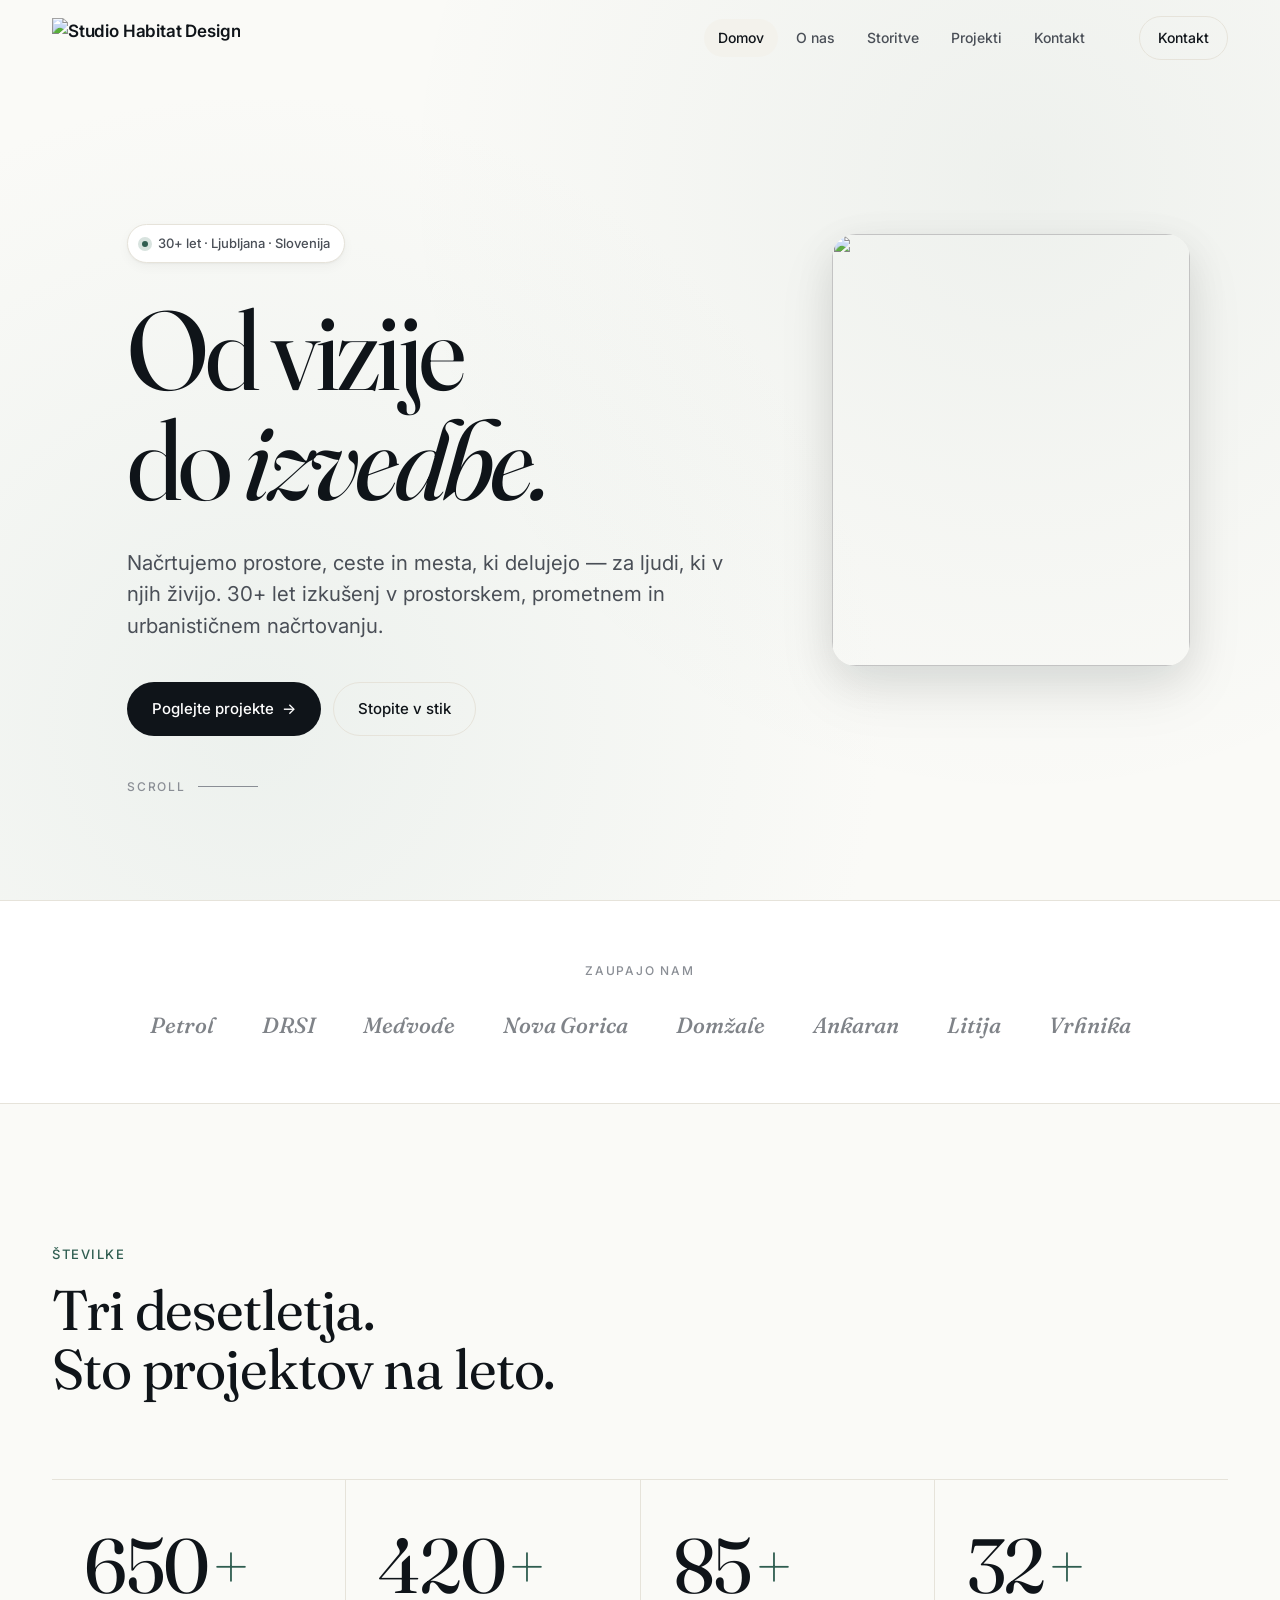
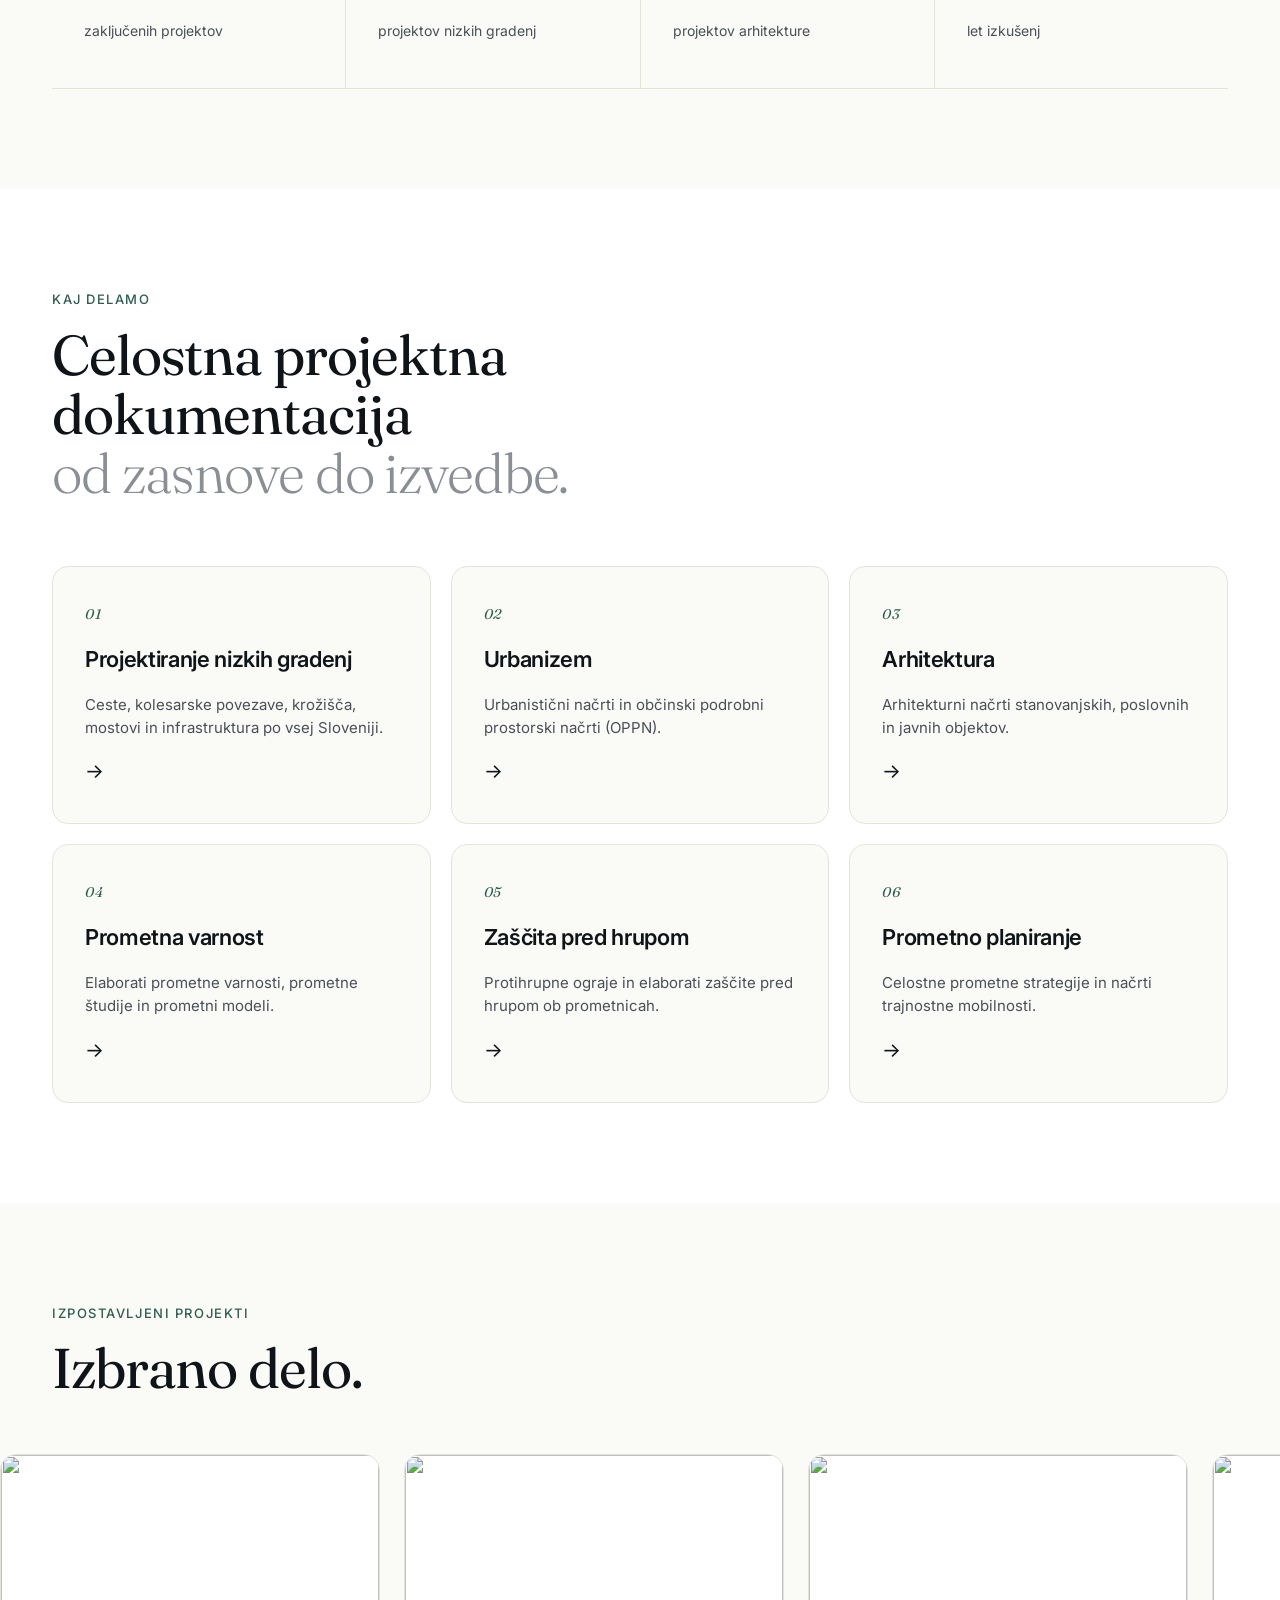
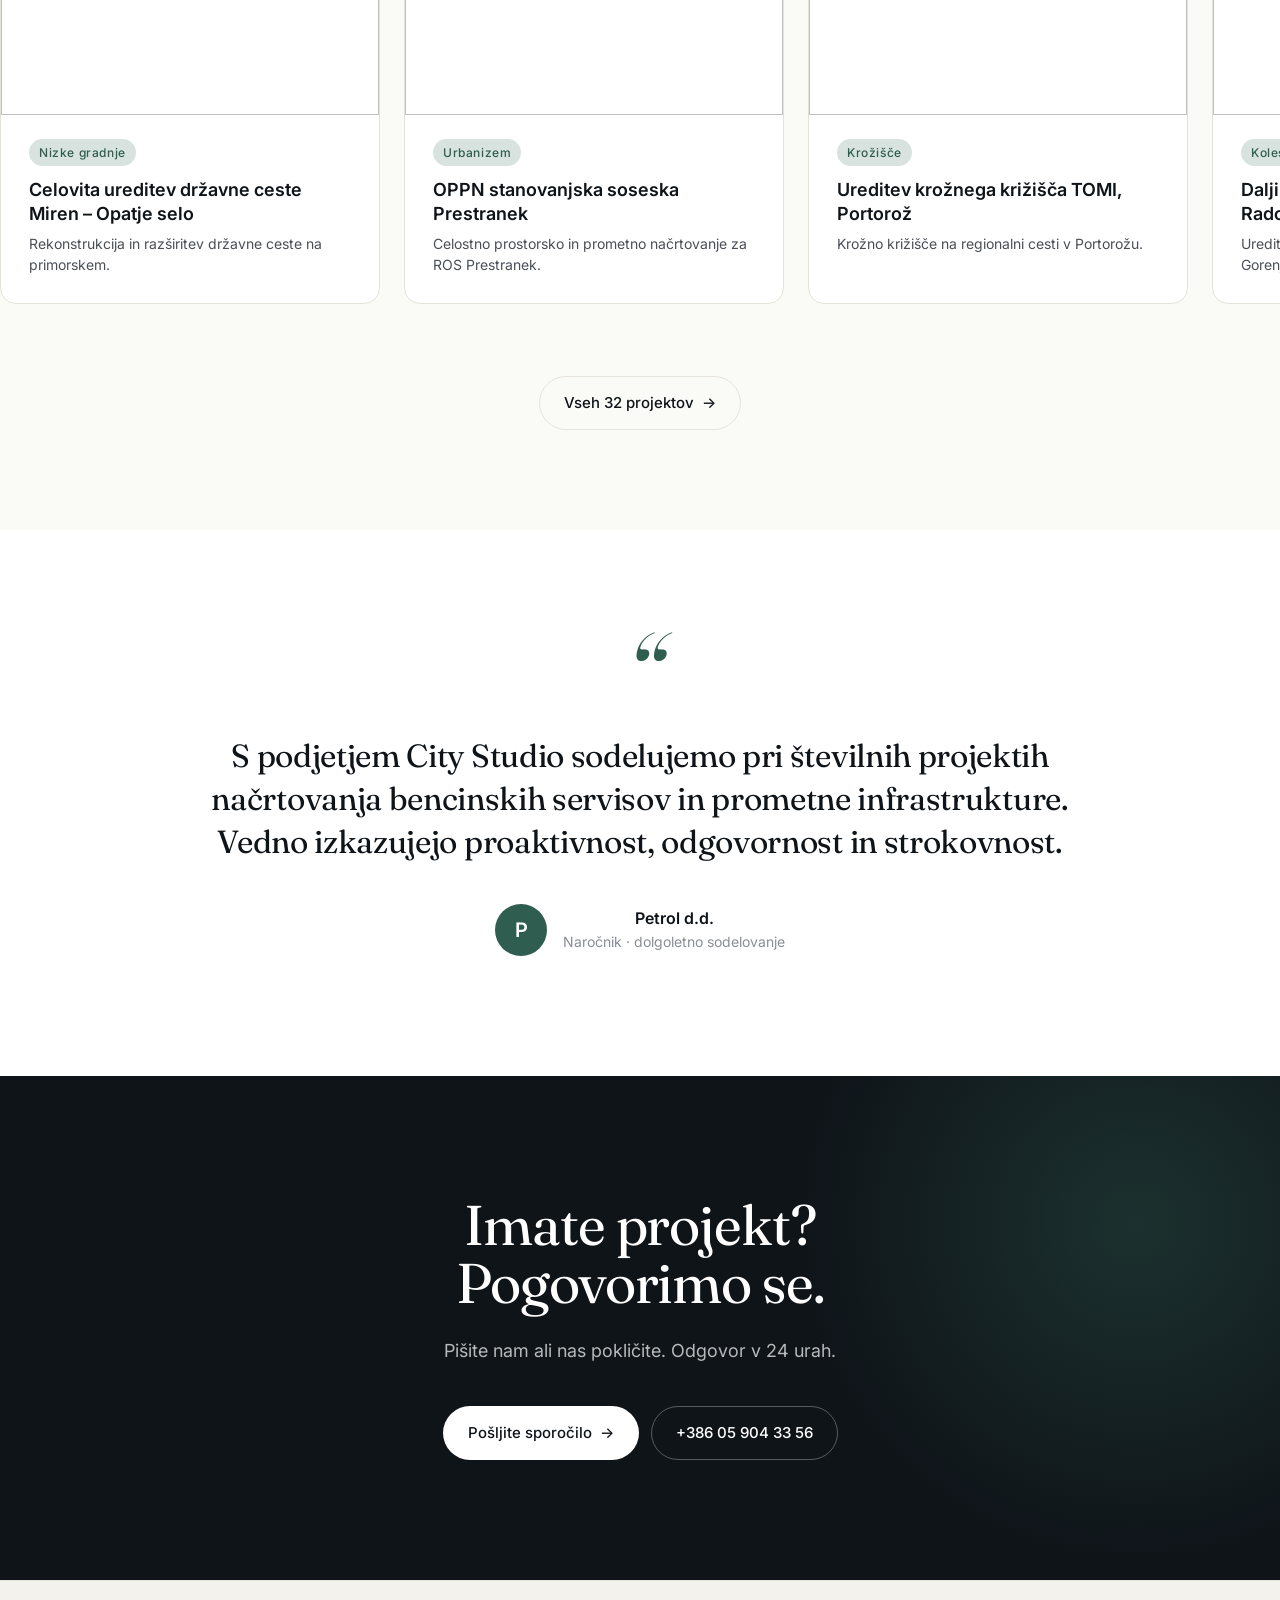
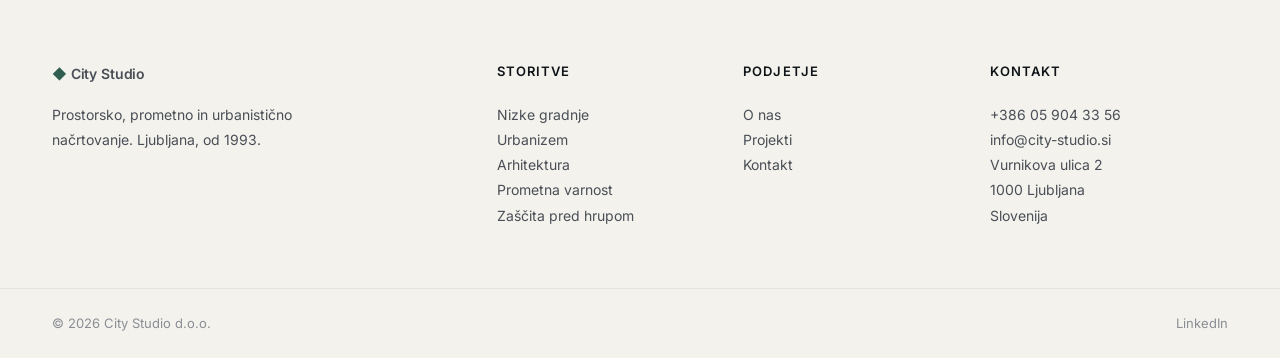
==== index.html @ ad39e1c0 "Add files via upload" ====
<!DOCTYPE html>
<html lang="sl">
<head>
<meta charset="UTF-8" />
<meta name="viewport" content="width=device-width, initial-scale=1.0" />
<title>City Studio — Od vizije do izvedbe</title>
<meta name="description" content="City Studio d.o.o. — 30+ let izkušenj v prostorskem, prometnem in urbanističnem načrtovanju. Ljubljana, Slovenija." />
<link rel="preconnect" href="https://fonts.googleapis.com" />
<link rel="preconnect" href="https://fonts.gstatic.com" crossorigin />
<link href="https://fonts.googleapis.com/css2?family=Inter:wght@300;400;500;600;700;800&family=Fraunces:opsz,wght@9..144,300;9..144,400;9..144,500;9..144,600&display=swap" rel="stylesheet" />
<link rel="stylesheet" href="styles.css" />
</head>
<body>

<!-- ============ NAV ============ -->
<header class="nav" id="nav">
  <div class="nav__inner">
    <a class="nav__logo" href="index.html">
      <img src="https://static.wixstatic.com/media/77b742_710e0d0870e544c7b29e38cd14a472f0~mv2.png/v1/crop/x_0,y_0,w_499,h_249/fill/w_341,h_171,al_c,q_85,usm_0.66_1.00_0.01,enc_avif,quality_auto/77b742_710e0d0870e544c7b29e38cd14a472f0~mv2.png" alt="Studio Habitat Design" class="logo-img" />
    </a>
    <nav class="nav__links" aria-label="Glavna navigacija">
      <a href="index.html" class="is-active">Domov</a>
      <a href="o-nas.html">O nas</a>
      <a href="storitve.html">Storitve</a>
      <a href="projekti.html">Projekti</a>
      <a href="kontakt.html">Kontakt</a>
    </nav>
    <div class="nav__cta">
      <a href="kontakt.html" class="btn btn--ghost btn--sm">Kontakt</a>
    </div>
    <button class="nav__burger" id="burger" aria-label="Meni">
      <span></span><span></span><span></span>
    </button>
  </div>
</header>

<!-- ============ HERO ============ -->
<section class="hero">
  <div class="hero__bg"></div>
  <div class="container hero__inner">
    <div class="hero__eyebrow reveal">
      <span class="dot"></span>
      <span>30+ let · Ljubljana · Slovenija</span>
    </div>
    <h1 class="hero__title reveal">
      Od vizije<br/>
      do <em>izvedbe.</em>
    </h1>
    <p class="hero__lede reveal">
      Načrtujemo prostore, ceste in mesta, ki delujejo — za ljudi, ki v njih živijo.
      30+ let izkušenj v prostorskem, prometnem in urbanističnem načrtovanju.
    </p>
    <div class="hero__actions reveal">
      <a href="projekti.html" class="btn btn--primary">Poglejte projekte <span class="arrow">→</span></a>
      <a href="kontakt.html" class="btn btn--ghost">Stopite v stik</a>
    </div>
    <div class="hero__scroll reveal">
      <span>Scroll</span>
      <div class="line"></div>
    </div>
  </div>
  <div class="hero__photo" aria-hidden="true">
    <img src="https://images.unsplash.com/photo-1480714378408-67cf0d13bc1b?w=1600&q=80" alt="" />
  </div>
</section>

<!-- ============ TRUSTED BY ============ -->
<section class="trusted">
  <div class="container">
    <p class="trusted__label">Zaupajo nam</p>
    <div class="trusted__logos">
      <span>Petrol</span>
      <span>DRSI</span>
      <span>Medvode</span>
      <span>Nova Gorica</span>
      <span>Domžale</span>
      <span>Ankaran</span>
      <span>Litija</span>
      <span>Vrhnika</span>
    </div>
  </div>
</section>

<!-- ============ STATS (sticky-pin) ============ -->
<section class="stats">
  <div class="container">
    <div class="stats__head">
      <p class="eyebrow">Številke</p>
      <h2 class="section-title">Tri desetletja.<br/>Sto projektov na leto.</h2>
    </div>
    <div class="stats__grid">
      <div class="stat reveal">
        <div class="stat__num" data-target="650">0</div>
        <div class="stat__label">zaključenih projektov</div>
      </div>
      <div class="stat reveal">
        <div class="stat__num" data-target="420">0</div>
        <div class="stat__label">projektov nizkih gradenj</div>
      </div>
      <div class="stat reveal">
        <div class="stat__num" data-target="85">0</div>
        <div class="stat__label">projektov arhitekture</div>
      </div>
      <div class="stat reveal">
        <div class="stat__num" data-target="32">0</div>
        <div class="stat__label">let izkušenj</div>
      </div>
    </div>
  </div>
</section>

<!-- ============ SERVICES ============ -->
<section class="services" id="storitve">
  <div class="container">
    <div class="services__head">
      <p class="eyebrow">Kaj delamo</p>
      <h2 class="section-title">Celostna projektna dokumentacija<br/><span class="muted">od zasnove do izvedbe.</span></h2>
    </div>
    <div class="services__grid">
      <a href="storitve.html" class="service-card reveal">
        <div class="service-card__num">01</div>
        <h3>Projektiranje nizkih gradenj</h3>
        <p>Ceste, kolesarske povezave, krožišča, mostovi in infrastruktura po vsej Sloveniji.</p>
        <span class="service-card__arrow">→</span>
      </a>
      <a href="storitve.html" class="service-card reveal">
        <div class="service-card__num">02</div>
        <h3>Urbanizem</h3>
        <p>Urbanistični načrti in občinski podrobni prostorski načrti (OPPN).</p>
        <span class="service-card__arrow">→</span>
      </a>
      <a href="storitve.html" class="service-card reveal">
        <div class="service-card__num">03</div>
        <h3>Arhitektura</h3>
        <p>Arhitekturni načrti stanovanjskih, poslovnih in javnih objektov.</p>
        <span class="service-card__arrow">→</span>
      </a>
      <a href="storitve.html" class="service-card reveal">
        <div class="service-card__num">04</div>
        <h3>Prometna varnost</h3>
        <p>Elaborati prometne varnosti, prometne študije in prometni modeli.</p>
        <span class="service-card__arrow">→</span>
      </a>
      <a href="storitve.html" class="service-card reveal">
        <div class="service-card__num">05</div>
        <h3>Zaščita pred hrupom</h3>
        <p>Protihrupne ograje in elaborati zaščite pred hrupom ob prometnicah.</p>
        <span class="service-card__arrow">→</span>
      </a>
      <a href="storitve.html" class="service-card reveal">
        <div class="service-card__num">06</div>
        <h3>Prometno planiranje</h3>
        <p>Celostne prometne strategije in načrti trajnostne mobilnosti.</p>
        <span class="service-card__arrow">→</span>
      </a>
    </div>
  </div>
</section>

<!-- ============ FEATURED PROJECTS (horizontal scroll) ============ -->
<section class="featured">
  <div class="container">
    <div class="featured__head">
      <p class="eyebrow">Izpostavljeni projekti</p>
      <h2 class="section-title">Izbrano delo.</h2>
    </div>
  </div>
  <div class="featured__track" id="track">
    <article class="project-card">
      <div class="project-card__img"><img src="https://images.unsplash.com/photo-1597072689227-8882273e8f6a?w=900&q=80" alt="" /></div>
      <div class="project-card__body">
        <span class="project-card__tag">Nizke gradnje</span>
        <h3>Celovita ureditev državne ceste Miren – Opatje selo</h3>
        <p>Rekonstrukcija in razširitev državne ceste na primorskem.</p>
      </div>
    </article>
    <article class="project-card">
      <div class="project-card__img"><img src="https://images.unsplash.com/photo-1518709268805-4e9042af9f23?w=900&q=80" alt="" /></div>
      <div class="project-card__body">
        <span class="project-card__tag">Urbanizem</span>
        <h3>OPPN stanovanjska soseska Prestranek</h3>
        <p>Celostno prostorsko in prometno načrtovanje za ROS Prestranek.</p>
      </div>
    </article>
    <article class="project-card">
      <div class="project-card__img"><img src="https://images.unsplash.com/photo-1568438350562-2cae6d394ad0?w=900&q=80" alt="" /></div>
      <div class="project-card__body">
        <span class="project-card__tag">Krožišče</span>
        <h3>Ureditev krožnega križišča TOMI, Portorož</h3>
        <p>Krožno križišče na regionalni cesti v Portorožu.</p>
      </div>
    </article>
    <article class="project-card">
      <div class="project-card__img"><img src="https://images.unsplash.com/photo-1485965120184-e220f721d03e?w=900&q=80" alt="" /></div>
      <div class="project-card__body">
        <span class="project-card__tag">Kolesarska povezava</span>
        <h3>Daljinska kolesarska povezava Radovljica – Lesce</h3>
        <p>Ureditev daljinske kolesarske povezave na Gorenjskem.</p>
      </div>
    </article>
    <article class="project-card">
      <div class="project-card__img"><img src="https://images.unsplash.com/photo-1502920514313-52581002a659?w=900&q=80" alt="" /></div>
      <div class="project-card__body">
        <span class="project-card__tag">Arhitektura</span>
        <h3>Prenova mestnega središča Maribor</h3>
        <p>PZI in prometna študija za prenovo mestnega središča v Mariboru.</p>
      </div>
    </article>
  </div>
  <div class="container featured__more">
    <a href="projekti.html" class="btn btn--ghost">Vseh 32 projektov <span class="arrow">→</span></a>
  </div>
</section>

<!-- ============ TESTIMONIAL ============ -->
<section class="testimonial">
  <div class="container">
    <div class="testimonial__inner reveal">
      <span class="quote-mark">“</span>
      <blockquote>
        S podjetjem City Studio sodelujemo pri številnih projektih načrtovanja bencinskih servisov in prometne infrastrukture. Vedno izkazujejo proaktivnost, odgovornost in strokovnost.
      </blockquote>
      <div class="testimonial__who">
        <div class="testimonial__avatar">P</div>
        <div>
          <div class="testimonial__name">Petrol d.d.</div>
          <div class="testimonial__role">Naročnik · dolgoletno sodelovanje</div>
        </div>
      </div>
    </div>
  </div>
</section>

<!-- ============ CTA ============ -->
<section class="cta">
  <div class="container cta__inner">
    <h2 class="section-title section-title--light">Imate projekt?<br/>Pogovorimo se.</h2>
    <p class="cta__sub">Pišite nam ali nas pokličite. Odgovor v 24 urah.</p>
    <div class="cta__actions">
      <a href="kontakt.html" class="btn btn--white">Pošljite sporočilo <span class="arrow">→</span></a>
      <a href="tel:+386059043356" class="btn btn--ghost-light">+386 05 904 33 56</a>
    </div>
  </div>
</section>

<!-- ============ FOOTER ============ -->
<footer class="footer">
  <div class="container footer__inner">
    <div class="footer__col">
      <a class="nav__logo" href="index.html">
        <span class="logo-mark">◆</span>
        <span class="logo-word">City Studio</span>
      </a>
      <p class="footer__tag">Prostorsko, prometno in urbanistično načrtovanje. Ljubljana, od 1993.</p>
    </div>
    <div class="footer__col">
      <h4>Storitve</h4>
      <a href="storitve.html">Nizke gradnje</a>
      <a href="storitve.html">Urbanizem</a>
      <a href="storitve.html">Arhitektura</a>
      <a href="storitve.html">Prometna varnost</a>
      <a href="storitve.html">Zaščita pred hrupom</a>
    </div>
    <div class="footer__col">
      <h4>Podjetje</h4>
      <a href="o-nas.html">O nas</a>
      <a href="projekti.html">Projekti</a>
      <a href="kontakt.html">Kontakt</a>
    </div>
    <div class="footer__col">
      <h4>Kontakt</h4>
      <a href="tel:+386059043356">+386 05 904 33 56</a>
      <a href="mailto:info@city-studio.si">info@city-studio.si</a>
      <p>Vurnikova ulica 2<br/>1000 Ljubljana<br/>Slovenija</p>
    </div>
  </div>
  <div class="footer__bottom">
    <div class="container">
      <span>© 2026 City Studio d.o.o.</span>
      <span><a href="https://www.linkedin.com/company/city-studio1/" target="_blank" rel="noopener">LinkedIn</a></span>
    </div>
  </div>
</footer>

<script src="script.js"></script>
</body>
</html>
---- styles.css ----
/* ============ RESET & BASE ============ */
*, *::before, *::after { box-sizing: border-box; margin: 0; padding: 0; }
html { scroll-behavior: smooth; -webkit-text-size-adjust: 100%; }
body {
  font-family: 'Inter', -apple-system, BlinkMacSystemFont, sans-serif;
  font-size: 16px;
  line-height: 1.6;
  color: var(--ink);
  background: var(--bg);
  -webkit-font-smoothing: antialiased;
  overflow-x: hidden;
}
img { max-width: 100%; display: block; }
a { color: inherit; text-decoration: none; }
button { font: inherit; cursor: pointer; border: none; background: none; }

:root {
  --bg: #fafaf7;
  --bg-soft: #f3f2ec;
  --ink: #0f1419;
  --ink-soft: #4a4f57;
  --ink-mute: #8a8e95;
  --line: #e6e3da;
  --accent: #2f5d50;
  --accent-soft: #d8e3df;
  --white: #ffffff;
  --shadow-sm: 0 1px 2px rgba(15,20,25,0.04), 0 4px 12px rgba(15,20,25,0.04);
  --shadow-md: 0 4px 12px rgba(15,20,25,0.06), 0 12px 32px rgba(15,20,25,0.06);
  --shadow-lg: 0 12px 40px rgba(15,20,25,0.08), 0 24px 60px rgba(15,20,25,0.08);
  --radius: 16px;
  --radius-lg: 24px;
  --radius-sm: 10px;
  --ease: cubic-bezier(0.22, 1, 0.36, 1);
}

.container {
  width: 100%;
  max-width: 1240px;
  margin: 0 auto;
  padding: 0 32px;
}

.eyebrow {
  font-size: 13px;
  font-weight: 500;
  letter-spacing: 0.12em;
  text-transform: uppercase;
  color: var(--accent);
  margin-bottom: 16px;
}
.section-title {
  font-family: 'Fraunces', Georgia, serif;
  font-size: clamp(2rem, 5vw, 3.5rem);
  font-weight: 400;
  line-height: 1.05;
  letter-spacing: -0.02em;
  color: var(--ink);
}
.section-title em { font-style: italic; color: var(--accent); }
.section-title--light { color: var(--white); }
.muted { color: var(--ink-mute); font-weight: 300; }

/* ============ BUTTONS ============ */
.btn {
  display: inline-flex;
  align-items: center;
  gap: 8px;
  padding: 14px 24px;
  border-radius: 999px;
  font-weight: 500;
  font-size: 15px;
  transition: all 0.3s var(--ease);
  white-space: nowrap;
  border: 1px solid transparent;
}
.btn--sm { padding: 10px 18px; font-size: 14px; }
.btn--primary { background: var(--ink); color: var(--white); }
.btn--primary:hover { background: var(--accent); transform: translateY(-1px); }
.btn--ghost { background: transparent; color: var(--ink); border-color: var(--line); }
.btn--ghost:hover { border-color: var(--ink); background: var(--white); }
.btn--white { background: var(--white); color: var(--ink); }
.btn--white:hover { background: var(--accent); color: var(--white); transform: translateY(-1px); }
.btn--ghost-light { background: transparent; color: var(--white); border-color: rgba(255,255,255,0.3); }
.btn--ghost-light:hover { background: rgba(255,255,255,0.1); border-color: var(--white); }
.btn .arrow { transition: transform 0.3s var(--ease); display: inline-block; }
.btn:hover .arrow { transform: translateX(4px); }

/* ============ NAV ============ */
.nav {
  position: fixed;
  top: 0; left: 0; right: 0;
  z-index: 100;
  padding: 16px 0;
  transition: all 0.4s var(--ease);
}
.nav.is-scrolled {
  background: rgba(250, 250, 247, 0.85);
  backdrop-filter: saturate(180%) blur(20px);
  -webkit-backdrop-filter: saturate(180%) blur(20px);
  border-bottom: 1px solid var(--line);
}
.nav__inner {
  max-width: 1240px;
  margin: 0 auto;
  padding: 0 32px;
  display: flex;
  align-items: center;
  gap: 32px;
}
.nav__logo {
  display: flex;
  align-items: center;
  gap: 8px;
  font-weight: 600;
  font-size: 17px;
  letter-spacing: -0.01em;
}
.logo-mark { color: var(--accent); font-size: 14px; }
.logo-img {
  height: 40px;
  width: auto;
  display: block;
  object-fit: contain;
}
.nav__links {
  display: flex;
  gap: 4px;
  margin-left: auto;
  margin-right: 8px;
}
.nav__links a {
  padding: 8px 14px;
  border-radius: 999px;
  font-size: 14px;
  font-weight: 500;
  color: var(--ink-soft);
  transition: all 0.2s var(--ease);
}
.nav__links a:hover { color: var(--ink); background: var(--bg-soft); }
.nav__links a.is-active { color: var(--ink); background: var(--bg-soft); }
.nav__cta { display: flex; align-items: center; }
.nav__burger {
  display: none;
  width: 40px; height: 40px;
  flex-direction: column;
  justify-content: center;
  align-items: center;
  gap: 5px;
  margin-left: auto;
}
.nav__burger span {
  display: block;
  width: 20px; height: 1.5px;
  background: var(--ink);
  transition: all 0.3s var(--ease);
}
.nav__burger.is-open span:nth-child(1) { transform: translateY(6.5px) rotate(45deg); }
.nav__burger.is-open span:nth-child(2) { opacity: 0; }
.nav__burger.is-open span:nth-child(3) { transform: translateY(-6.5px) rotate(-45deg); }

/* ============ HERO ============ */
.hero {
  position: relative;
  min-height: 100vh;
  padding: 160px 0 100px;
  display: flex;
  align-items: center;
  overflow: hidden;
}
.hero__bg {
  position: absolute;
  inset: 0;
  background:
    radial-gradient(circle at 80% 20%, rgba(47,93,80,0.06), transparent 50%),
    radial-gradient(circle at 20% 80%, rgba(216,227,223,0.4), transparent 50%);
  pointer-events: none;
}
.hero__inner {
  position: relative;
  z-index: 2;
  max-width: 900px;
  margin-left: 95px;
}
.hero__eyebrow {
  display: inline-flex;
  align-items: center;
  gap: 10px;
  padding: 8px 14px;
  background: var(--white);
  border: 1px solid var(--line);
  border-radius: 999px;
  font-size: 13px;
  font-weight: 500;
  color: var(--ink-soft);
  margin-bottom: 32px;
  box-shadow: var(--shadow-sm);
}
.hero__eyebrow .dot {
  width: 6px; height: 6px;
  background: var(--accent);
  border-radius: 50%;
  box-shadow: 0 0 0 4px var(--accent-soft);
  animation: pulse 2s ease-in-out infinite;
}
@keyframes pulse {
  0%, 100% { opacity: 1; }
  50% { opacity: 0.5; }
}
.hero__title {
  font-family: 'Fraunces', Georgia, serif;
  font-size: clamp(3rem, 9vw, 7rem);
  font-weight: 400;
  line-height: 0.98;
  letter-spacing: -0.035em;
  margin-bottom: 32px;
  color: var(--ink);
}
.hero__lede {
  font-size: clamp(17px, 1.6vw, 21px);
  line-height: 1.55;
  color: var(--ink-soft);
  max-width: 620px;
  margin-bottom: 40px;
}
.hero__actions {
  display: flex;
  gap: 12px;
  flex-wrap: wrap;
}
.hero__scroll {
  position: absolute;
  bottom: -60px;
  left: 32px;
  display: flex;
  align-items: center;
  gap: 12px;
  font-size: 12px;
  letter-spacing: 0.15em;
  text-transform: uppercase;
  color: var(--ink-mute);
  font-weight: 500;
}
.hero__scroll .line {
  width: 60px;
  height: 1px;
  background: var(--ink-mute);
  position: relative;
  overflow: hidden;
}
.hero__scroll .line::after {
  content: '';
  position: absolute;
  top: 0; left: -100%;
  width: 100%; height: 100%;
  background: var(--ink);
  animation: slideLine 2.5s var(--ease) infinite;
}
@keyframes slideLine {
  to { left: 100%; }
}
.hero__photo {
  position: absolute;
  top: 50%; left: 65%;
  width: 28%;
  height: 48%;
  transform: translate(calc(-50% - 40px), -50%) scale(1);
  transform-origin: center center;
  border-radius: var(--radius-lg);
  overflow: hidden;
  box-shadow: var(--shadow-lg);
  z-index: 1;
  transition: none !important;
}
.hero__photo img {
  width: 100%; height: 100%;
  object-fit: cover;
  filter: saturate(0.85) contrast(1.05);
}
@media (max-width: 900px) {
  .hero__photo { display: none; }
  .hero { padding: 120px 0 60px; }
}

/* ============ TRUSTED ============ */
.trusted {
  padding: 60px 0;
  border-top: 1px solid var(--line);
  border-bottom: 1px solid var(--line);
  background: var(--white);
}
.trusted__label {
  font-size: 12px;
  letter-spacing: 0.15em;
  text-transform: uppercase;
  color: var(--ink-mute);
  text-align: center;
  margin-bottom: 28px;
  font-weight: 500;
}
.trusted__logos {
  display: flex;
  flex-wrap: wrap;
  justify-content: center;
  align-items: center;
  gap: 48px;
  font-family: 'Fraunces', Georgia, serif;
  font-size: 22px;
  font-weight: 500;
  color: var(--ink-soft);
  font-style: italic;
}
.trusted__logos span {
  opacity: 0.7;
  transition: opacity 0.3s var(--ease);
}
.trusted__logos span:hover { opacity: 1; }
@media (max-width: 700px) {
  .trusted__logos { gap: 24px; font-size: 18px; }
}

/* ============ STATS ============ */
.stats {
  padding: 140px 0 100px;
  position: relative;
}
.stats__head { max-width: 700px; margin-bottom: 80px; }
.stats__grid {
  display: grid;
  grid-template-columns: repeat(4, 1fr);
  gap: 1px;
  background: var(--line);
  border-top: 1px solid var(--line);
  border-bottom: 1px solid var(--line);
}
.stat {
  background: var(--bg);
  padding: 48px 32px;
  transition: background 0.3s var(--ease);
}
.stat:hover { background: var(--white); }
.stat__num {
  font-family: 'Fraunces', Georgia, serif;
  font-size: clamp(3rem, 6vw, 5rem);
  font-weight: 400;
  line-height: 1;
  letter-spacing: -0.03em;
  color: var(--ink);
  margin-bottom: 16px;
}
.stat__num::after {
  content: '+';
  color: var(--accent);
  margin-left: 4px;
}
.stat__label {
  font-size: 14px;
  color: var(--ink-soft);
  line-height: 1.4;
}
@media (max-width: 800px) {
  .stats__grid { grid-template-columns: repeat(2, 1fr); }
}
@media (max-width: 480px) {
  .stats__grid { grid-template-columns: 1fr; }
}

/* ============ SERVICES ============ */
.services { padding: 100px 0; background: var(--white); }
.services__head { max-width: 700px; margin-bottom: 64px; }
.services__grid {
  display: grid;
  grid-template-columns: repeat(3, 1fr);
  gap: 20px;
}
.service-card {
  position: relative;
  padding: 36px 32px;
  background: var(--bg);
  border-radius: var(--radius);
  border: 1px solid var(--line);
  transition: all 0.4s var(--ease);
  display: flex;
  flex-direction: column;
  gap: 16px;
  min-height: 240px;
}
.service-card:hover {
  background: var(--white);
  border-color: var(--accent);
  transform: translateY(-4px);
  box-shadow: var(--shadow-md);
}
.service-card__num {
  font-family: 'Fraunces', Georgia, serif;
  font-size: 14px;
  font-style: italic;
  color: var(--accent);
  letter-spacing: 0.05em;
}
.service-card h3 {
  font-size: 22px;
  font-weight: 600;
  letter-spacing: -0.015em;
  color: var(--ink);
}
.service-card p {
  font-size: 15px;
  color: var(--ink-soft);
  line-height: 1.55;
}
.service-card__arrow {
  margin-top: auto;
  font-size: 20px;
  color: var(--ink);
  transition: transform 0.3s var(--ease);
}
.service-card:hover .service-card__arrow {
  transform: translateX(6px);
  color: var(--accent);
}
@media (max-width: 900px) { .services__grid { grid-template-columns: repeat(2, 1fr); } }
@media (max-width: 600px) { .services__grid { grid-template-columns: 1fr; } }

/* ============ FEATURED PROJECTS ============ */
.featured {
  padding: 100px 0;
  background: var(--bg);
  overflow: hidden;
}
.featured__head { margin-bottom: 56px; }
.featured__track {
  display: flex;
  gap: 24px;
  padding: 0 32px 24px;
  overflow-x: auto;
  scroll-snap-type: x mandatory;
  scrollbar-width: none;
  cursor: grab;
}
.featured__track::-webkit-scrollbar { display: none; }
.featured__track.is-dragging { cursor: grabbing; }
.project-card {
  flex: 0 0 380px;
  scroll-snap-align: start;
  background: var(--white);
  border-radius: var(--radius);
  overflow: hidden;
  border: 1px solid var(--line);
  transition: all 0.4s var(--ease);
}
.project-card:hover {
  transform: translateY(-6px);
  box-shadow: var(--shadow-md);
}
.project-card__img {
  height: 260px;
  overflow: hidden;
  position: relative;
}
.project-card__img img {
  width: 100%; height: 100%;
  object-fit: cover;
  transition: transform 0.6s var(--ease);
}
.project-card:hover .project-card__img img { transform: scale(1.05); }
.project-card__body { padding: 24px 28px 28px; }
.project-card__tag {
  display: inline-block;
  font-size: 12px;
  font-weight: 500;
  letter-spacing: 0.05em;
  color: var(--accent);
  background: var(--accent-soft);
  padding: 4px 10px;
  border-radius: 999px;
  margin-bottom: 12px;
}
.project-card h3 {
  font-size: 18px;
  font-weight: 600;
  line-height: 1.3;
  color: var(--ink);
  margin-bottom: 8px;
}
.project-card p {
  font-size: 14px;
  color: var(--ink-soft);
  line-height: 1.5;
}
.featured__more { margin-top: 48px; text-align: center; }

/* ============ TESTIMONIAL ============ */
.testimonial {
  padding: 120px 0;
  background: var(--white);
}
.testimonial__inner {
  max-width: 860px;
  margin: 0 auto;
  text-align: center;
  position: relative;
}
.quote-mark {
  font-family: 'Fraunces', Georgia, serif;
  font-size: 120px;
  line-height: 0.5;
  color: var(--accent);
  display: block;
  margin-bottom: 24px;
  font-style: italic;
}
.testimonial__inner blockquote {
  font-family: 'Fraunces', Georgia, serif;
  font-size: clamp(22px, 3vw, 32px);
  font-weight: 400;
  line-height: 1.35;
  color: var(--ink);
  letter-spacing: -0.01em;
  margin-bottom: 40px;
}
.testimonial__who {
  display: flex;
  align-items: center;
  gap: 16px;
  justify-content: center;
}
.testimonial__avatar {
  width: 52px; height: 52px;
  border-radius: 50%;
  background: var(--accent);
  color: var(--white);
  display: flex;
  align-items: center;
  justify-content: center;
  font-weight: 600;
  font-size: 20px;
}
.testimonial__name { font-weight: 600; color: var(--ink); }
.testimonial__role { font-size: 14px; color: var(--ink-mute); }

/* ============ CTA ============ */
.cta {
  padding: 120px 0;
  background: var(--ink);
  color: var(--white);
  position: relative;
  overflow: hidden;
}
.cta::before {
  content: '';
  position: absolute;
  top: -50%; right: -20%;
  width: 800px; height: 800px;
  background: radial-gradient(circle, var(--accent) 0%, transparent 60%);
  opacity: 0.4;
  pointer-events: none;
}
.cta__inner { position: relative; z-index: 1; text-align: center; }
.cta__sub {
  font-size: 18px;
  color: rgba(255,255,255,0.7);
  margin: 24px 0 40px;
}
.cta__actions {
  display: flex;
  gap: 12px;
  justify-content: center;
  flex-wrap: wrap;
}

/* ============ FOOTER ============ */
.footer {
  background: var(--bg-soft);
  padding: 80px 0 0;
  border-top: 1px solid var(--line);
}
.footer__inner {
  display: grid;
  grid-template-columns: 2fr 1fr 1fr 1.2fr;
  gap: 48px;
  padding-bottom: 60px;
}
.footer__col h4 {
  font-size: 13px;
  font-weight: 600;
  letter-spacing: 0.08em;
  text-transform: uppercase;
  color: var(--ink);
  margin-bottom: 20px;
}
.footer__col a, .footer__col p {
  display: block;
  font-size: 14px;
  color: var(--ink-soft);
  line-height: 1.8;
  transition: color 0.2s var(--ease);
}
.footer__col a:hover { color: var(--accent); }
.footer__tag {
  font-size: 15px;
  color: var(--ink-soft);
  line-height: 1.55;
  margin-top: 16px;
  max-width: 280px;
}
.footer__bottom {
  border-top: 1px solid var(--line);
  padding: 24px 0;
  font-size: 13px;
  color: var(--ink-mute);
}
.footer__bottom .container {
  display: flex;
  justify-content: space-between;
  align-items: center;
}
.footer__bottom a:hover { color: var(--accent); }
@media (max-width: 800px) {
  .footer__inner { grid-template-columns: 1fr 1fr; }
}
@media (max-width: 500px) {
  .footer__inner { grid-template-columns: 1fr; }
  .footer__bottom .container { flex-direction: column; gap: 8px; }
}

/* ============ PAGE-SPECIFIC: page header ============ */
.page-head {
  padding: 180px 0 60px;
  background: var(--white);
  border-bottom: 1px solid var(--line);
}
.page-head__inner { max-width: 800px; }
.page-head h1 {
  font-family: 'Fraunces', Georgia, serif;
  font-size: clamp(2.5rem, 6vw, 4.5rem);
  font-weight: 400;
  line-height: 1.05;
  letter-spacing: -0.025em;
  margin-bottom: 24px;
}
.page-head p {
  font-size: 19px;
  color: var(--ink-soft);
  line-height: 1.5;
  max-width: 600px;
}

/* ============ ABOUT / TEAM ============ */
.about-intro { padding: 100px 0; }
.about-intro__grid {
  display: grid;
  grid-template-columns: 1fr 1.4fr;
  gap: 80px;
  align-items: start;
}
.about-intro h2 {
  font-family: 'Fraunces', Georgia, serif;
  font-size: clamp(2rem, 4vw, 2.8rem);
  font-weight: 400;
  line-height: 1.15;
  letter-spacing: -0.02em;
  position: sticky;
  top: 120px;
}
.about-intro p {
  font-size: 18px;
  line-height: 1.65;
  color: var(--ink-soft);
  margin-bottom: 24px;
}
.about-intro p strong { color: var(--ink); font-weight: 500; }
@media (max-width: 800px) {
  .about-intro__grid { grid-template-columns: 1fr; gap: 32px; }
  .about-intro h2 { position: static; }
}

.team { padding: 100px 0; background: var(--white); }
.team__head { max-width: 700px; margin-bottom: 56px; }
.team__grid {
  display: grid;
  grid-template-columns: repeat(3, 1fr);
  gap: 20px;
}
.team-card {
  background: var(--bg);
  border: 1px solid var(--line);
  border-radius: var(--radius);
  padding: 32px 28px;
  transition: all 0.4s var(--ease);
  position: relative;
  overflow: hidden;
}
.team-card:hover {
  transform: translateY(-4px);
  box-shadow: var(--shadow-md);
  border-color: var(--accent);
}
.team-card__avatar {
  width: 64px; height: 64px;
  border-radius: 50%;
  background: var(--accent-soft);
  color: var(--accent);
  display: flex;
  align-items: center;
  justify-content: center;
  font-family: 'Fraunces', Georgia, serif;
  font-size: 24px;
  font-weight: 500;
  margin-bottom: 20px;
}
.team-card h3 {
  font-size: 20px;
  font-weight: 600;
  margin-bottom: 4px;
  color: var(--ink);
}
.team-card__role {
  font-size: 13px;
  color: var(--accent);
  font-weight: 500;
  margin-bottom: 20px;
  display: block;
}
.team-card__stats {
  display: flex;
  flex-direction: column;
  gap: 10px;
  margin-bottom: 20px;
}
.stat-row {
  display: flex;
  justify-content: space-between;
  font-size: 13px;
  color: var(--ink-soft);
}
.stat-row__bar {
  flex: 1;
  height: 4px;
  background: var(--line);
  border-radius: 2px;
  margin: 0 12px;
  overflow: hidden;
  position: relative;
}
.stat-row__bar::after {
  content: '';
  position: absolute;
  top: 0; left: 0; bottom: 0;
  width: var(--w, 0%);
  background: var(--accent);
  border-radius: 2px;
}
.team-card__detail {
  font-size: 13px;
  color: var(--ink-mute);
  padding-top: 16px;
  border-top: 1px solid var(--line);
  line-height: 1.5;
}
.team-card__detail span { display: block; margin-bottom: 4px; }
.team-card__detail b { color: var(--ink); font-weight: 500; }
@media (max-width: 900px) { .team__grid { grid-template-columns: repeat(2, 1fr); } }
@media (max-width: 600px) { .team__grid { grid-template-columns: 1fr; } }

/* ============ PROJECTS PAGE ============ */
.projects-filter {
  padding: 32px 0;
  background: var(--white);
  border-bottom: 1px solid var(--line);
  position: sticky;
  top: 72px;
  z-index: 50;
}
.projects-filter__row {
  display: flex;
  gap: 8px;
  flex-wrap: wrap;
  align-items: center;
}
.projects-filter__label {
  font-size: 13px;
  color: var(--ink-mute);
  margin-right: 12px;
  font-weight: 500;
}
.filter-btn {
  padding: 8px 16px;
  border-radius: 999px;
  font-size: 13px;
  font-weight: 500;
  color: var(--ink-soft);
  background: transparent;
  border: 1px solid var(--line);
  transition: all 0.2s var(--ease);
}
.filter-btn:hover { border-color: var(--ink); color: var(--ink); }
.filter-btn.is-active {
  background: var(--ink);
  border-color: var(--ink);
  color: var(--white);
}

.projects-list { padding: 60px 0 120px; }
.projects-list__grid {
  display: grid;
  grid-template-columns: repeat(2, 1fr);
  gap: 16px;
}
.project-row {
  display: flex;
  align-items: center;
  gap: 24px;
  padding: 24px;
  background: var(--white);
  border: 1px solid var(--line);
  border-radius: var(--radius-sm);
  transition: all 0.3s var(--ease);
  cursor: pointer;
}
.project-row:hover {
  border-color: var(--accent);
  transform: translateX(4px);
}
.project-row__num {
  font-family: 'Fraunces', Georgia, serif;
  font-size: 14px;
  font-style: italic;
  color: var(--ink-mute);
  min-width: 36px;
}
.project-row__body { flex: 1; }
.project-row__body h3 {
  font-size: 16px;
  font-weight: 500;
  line-height: 1.4;
  color: var(--ink);
  margin-bottom: 4px;
}
.project-row__body p {
  font-size: 13px;
  color: var(--ink-mute);
}
.project-row__arrow {
  color: var(--ink-mute);
  transition: all 0.3s var(--ease);
}
.project-row:hover .project-row__arrow { color: var(--accent); transform: translateX(4px); }
@media (max-width: 700px) {
  .projects-list__grid { grid-template-columns: 1fr; }
}

/* ============ CONTACT ============ */
.contact { padding: 100px 0; }
.contact__grid {
  display: grid;
  grid-template-columns: 1fr 1.2fr;
  gap: 80px;
  align-items: start;
}
.contact-info h2 {
  font-family: 'Fraunces', Georgia, serif;
  font-size: clamp(2rem, 4vw, 3rem);
  font-weight: 400;
  line-height: 1.1;
  letter-spacing: -0.02em;
  margin-bottom: 32px;
}
.contact-info p {
  font-size: 17px;
  color: var(--ink-soft);
  line-height: 1.6;
  margin-bottom: 40px;
}
.contact-detail {
  display: flex;
  gap: 16px;
  margin-bottom: 24px;
  align-items: flex-start;
}
.contact-detail__icon {
  width: 40px; height: 40px;
  border-radius: 50%;
  background: var(--accent-soft);
  color: var(--accent);
  display: flex;
  align-items: center;
  justify-content: center;
  flex-shrink: 0;
  font-size: 18px;
}
.contact-detail__body { flex: 1; }
.contact-detail__label {
  font-size: 12px;
  text-transform: uppercase;
  letter-spacing: 0.08em;
  color: var(--ink-mute);
  margin-bottom: 4px;
  display: block;
}
.contact-detail__value {
  font-size: 16px;
  color: var(--ink);
  font-weight: 500;
}
.contact-detail__value a:hover { color: var(--accent); }

.contact-form {
  background: var(--white);
  border: 1px solid var(--line);
  border-radius: var(--radius);
  padding: 40px;
  box-shadow: var(--shadow-sm);
}
.form-row {
  display: grid;
  grid-template-columns: 1fr 1fr;
  gap: 16px;
  margin-bottom: 16px;
}
.form-group { margin-bottom: 16px; }
.form-group label {
  display: block;
  font-size: 13px;
  font-weight: 500;
  color: var(--ink);
  margin-bottom: 6px;
}
.form-group input, .form-group textarea, .form-group select {
  width: 100%;
  padding: 12px 14px;
  background: var(--bg);
  border: 1px solid var(--line);
  border-radius: var(--radius-sm);
  font: inherit;
  font-size: 15px;
  color: var(--ink);
  transition: all 0.2s var(--ease);
}
.form-group input:focus, .form-group textarea:focus, .form-group select:focus {
  outline: none;
  border-color: var(--accent);
  background: var(--white);
}
.form-group textarea { min-height: 140px; resize: vertical; }
.contact-form .btn { width: 100%; justify-content: center; margin-top: 8px; }
@media (max-width: 800px) {
  .contact__grid { grid-template-columns: 1fr; gap: 48px; }
  .form-row { grid-template-columns: 1fr; }
}

/* ============ STORITVE ============ */
.services-detail { padding: 100px 0; }
.service-block {
  display: grid;
  grid-template-columns: 1fr 1.5fr;
  gap: 60px;
  padding: 60px 0;
  border-top: 1px solid var(--line);
}
.service-block:first-child { border-top: none; padding-top: 0; }
.service-block__num {
  font-family: 'Fraunces', Georgia, serif;
  font-size: 14px;
  font-style: italic;
  color: var(--accent);
  margin-bottom: 12px;
}
.service-block h2 {
  font-family: 'Fraunces', Georgia, serif;
  font-size: clamp(1.8rem, 3.5vw, 2.5rem);
  font-weight: 400;
  line-height: 1.15;
  letter-spacing: -0.015em;
  color: var(--ink);
}
.service-block__body p {
  font-size: 16px;
  line-height: 1.7;
  color: var(--ink-soft);
  margin-bottom: 16px;
}
.service-block__body ul {
  list-style: none;
  margin-top: 24px;
}
.service-block__body li {
  padding: 12px 0;
  border-bottom: 1px solid var(--line);
  font-size: 15px;
  color: var(--ink-soft);
  display: flex;
  align-items: center;
  gap: 12px;
}
.service-block__body li::before {
  content: '→';
  color: var(--accent);
  font-weight: 600;
}
@media (max-width: 800px) {
  .service-block { grid-template-columns: 1fr; gap: 24px; }
}

/* ============ REVEAL ANIMATIONS ============ */
.reveal {
  opacity: 0;
  transform: translateY(24px);
  transition: opacity 0.8s var(--ease), transform 0.8s var(--ease);
}
.reveal.is-visible {
  opacity: 1;
  transform: translateY(0);
}

/* ============ MOBILE NAV ============ */
@media (max-width: 900px) {
  .nav__links, .nav__cta { display: none; }
  .nav__burger { display: flex; }
  .nav__links.is-open {
    display: flex;
    flex-direction: column;
    position: absolute;
    top: 100%; left: 0; right: 0;
    background: var(--white);
    padding: 16px 24px 24px;
    border-bottom: 1px solid var(--line);
    box-shadow: var(--shadow-md);
  }
  .nav__links.is-open a { padding: 14px; }
}
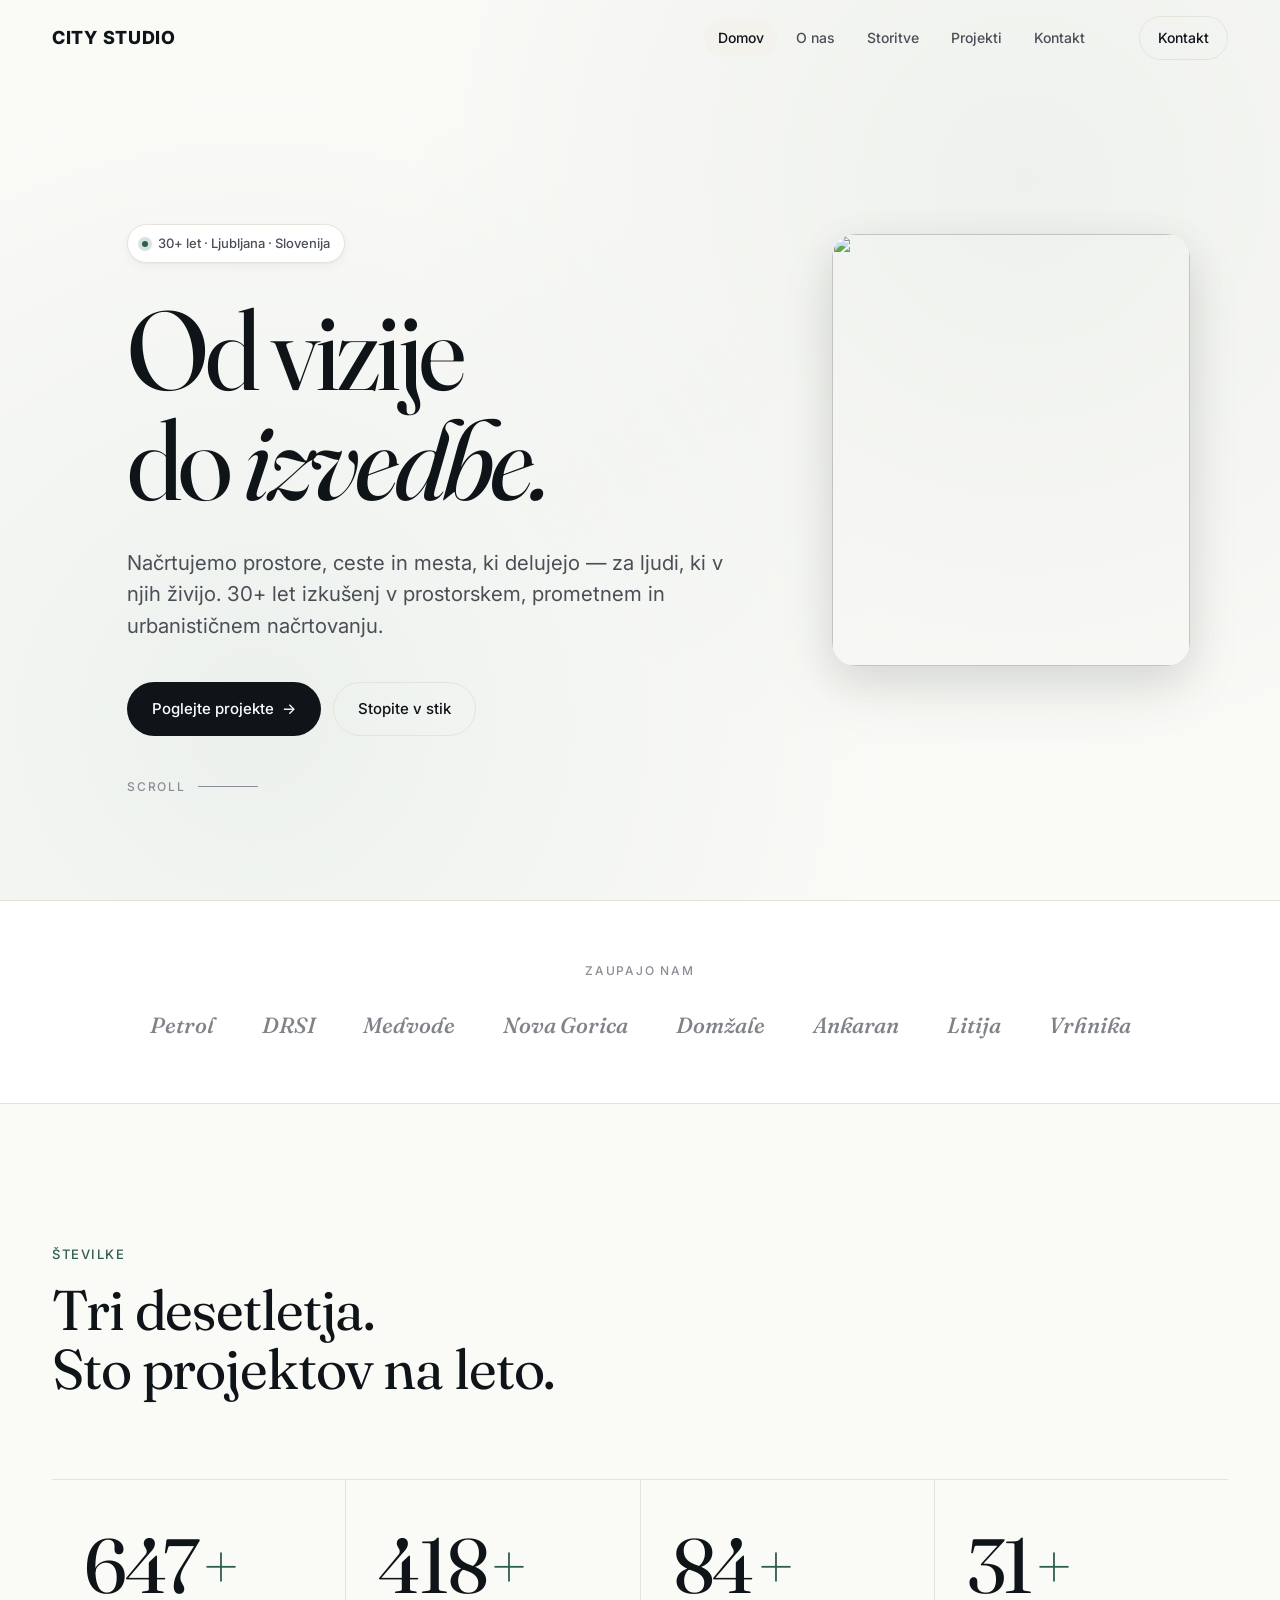
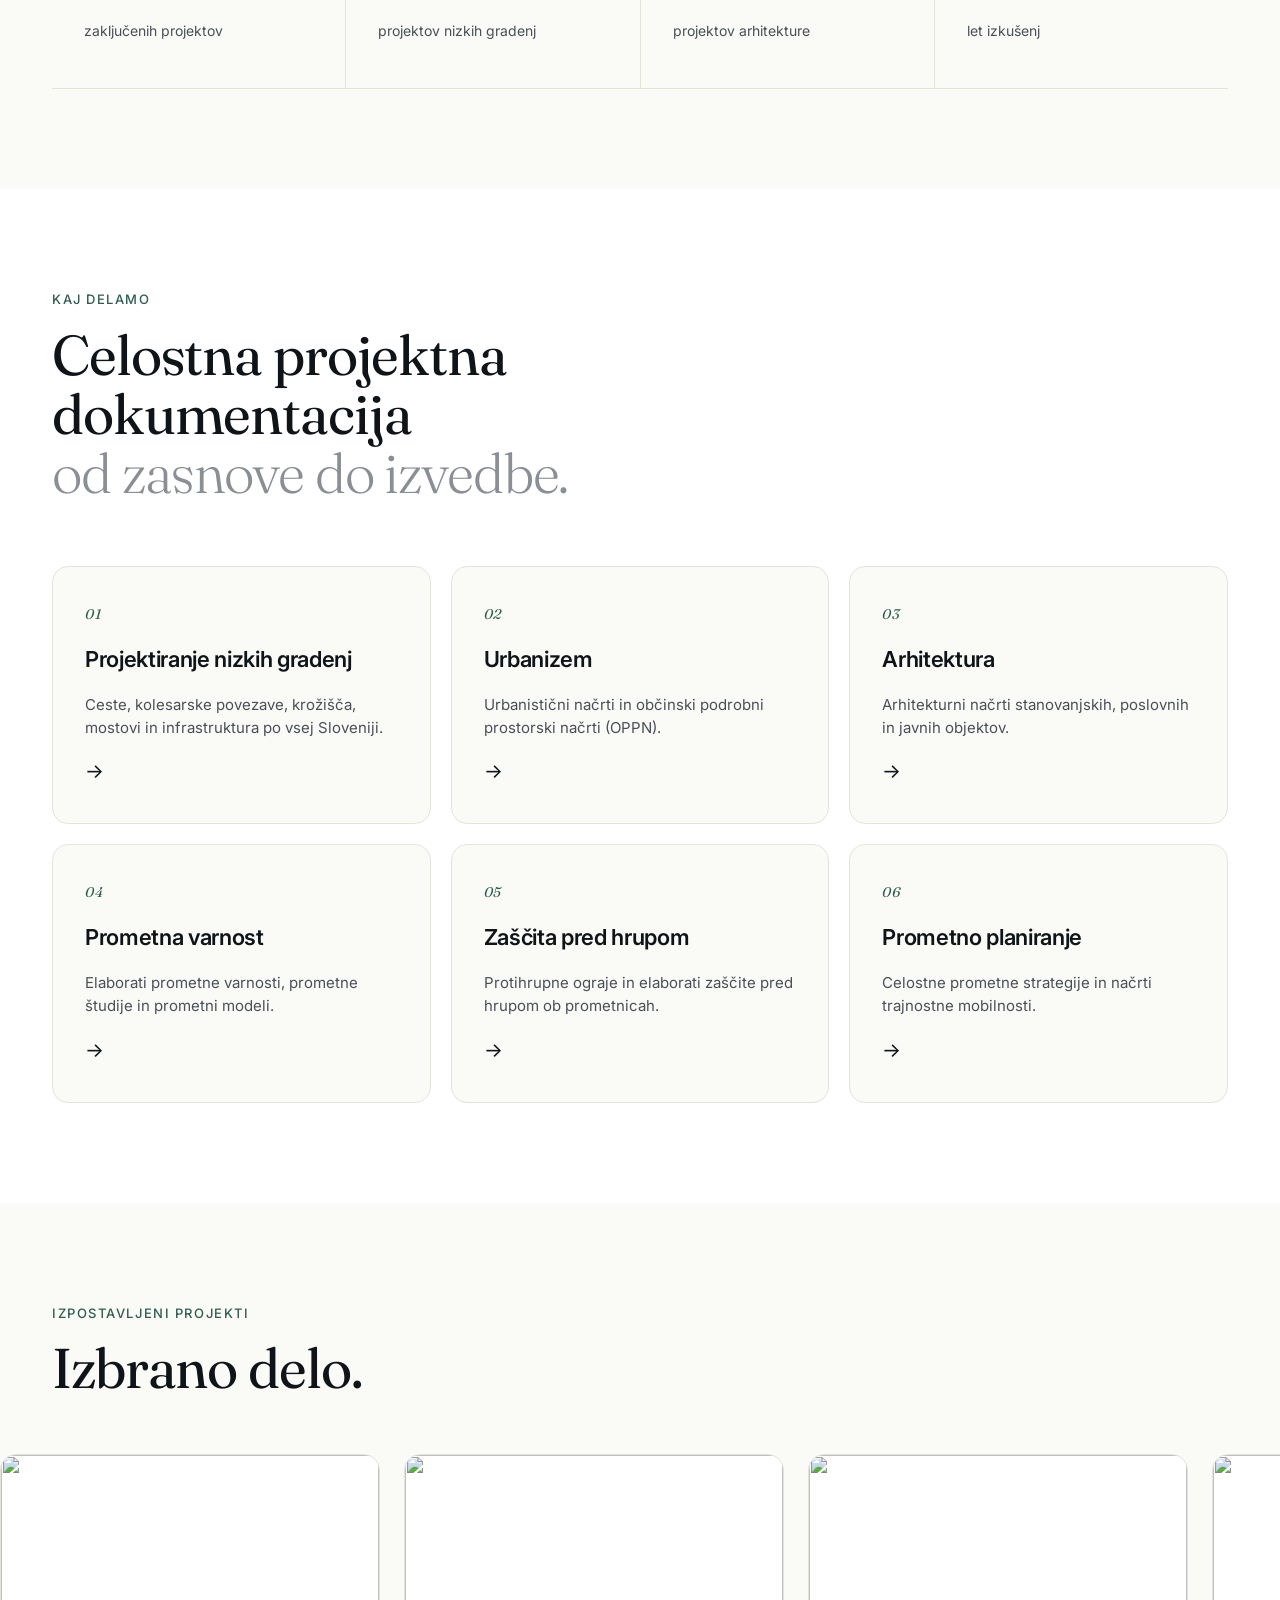
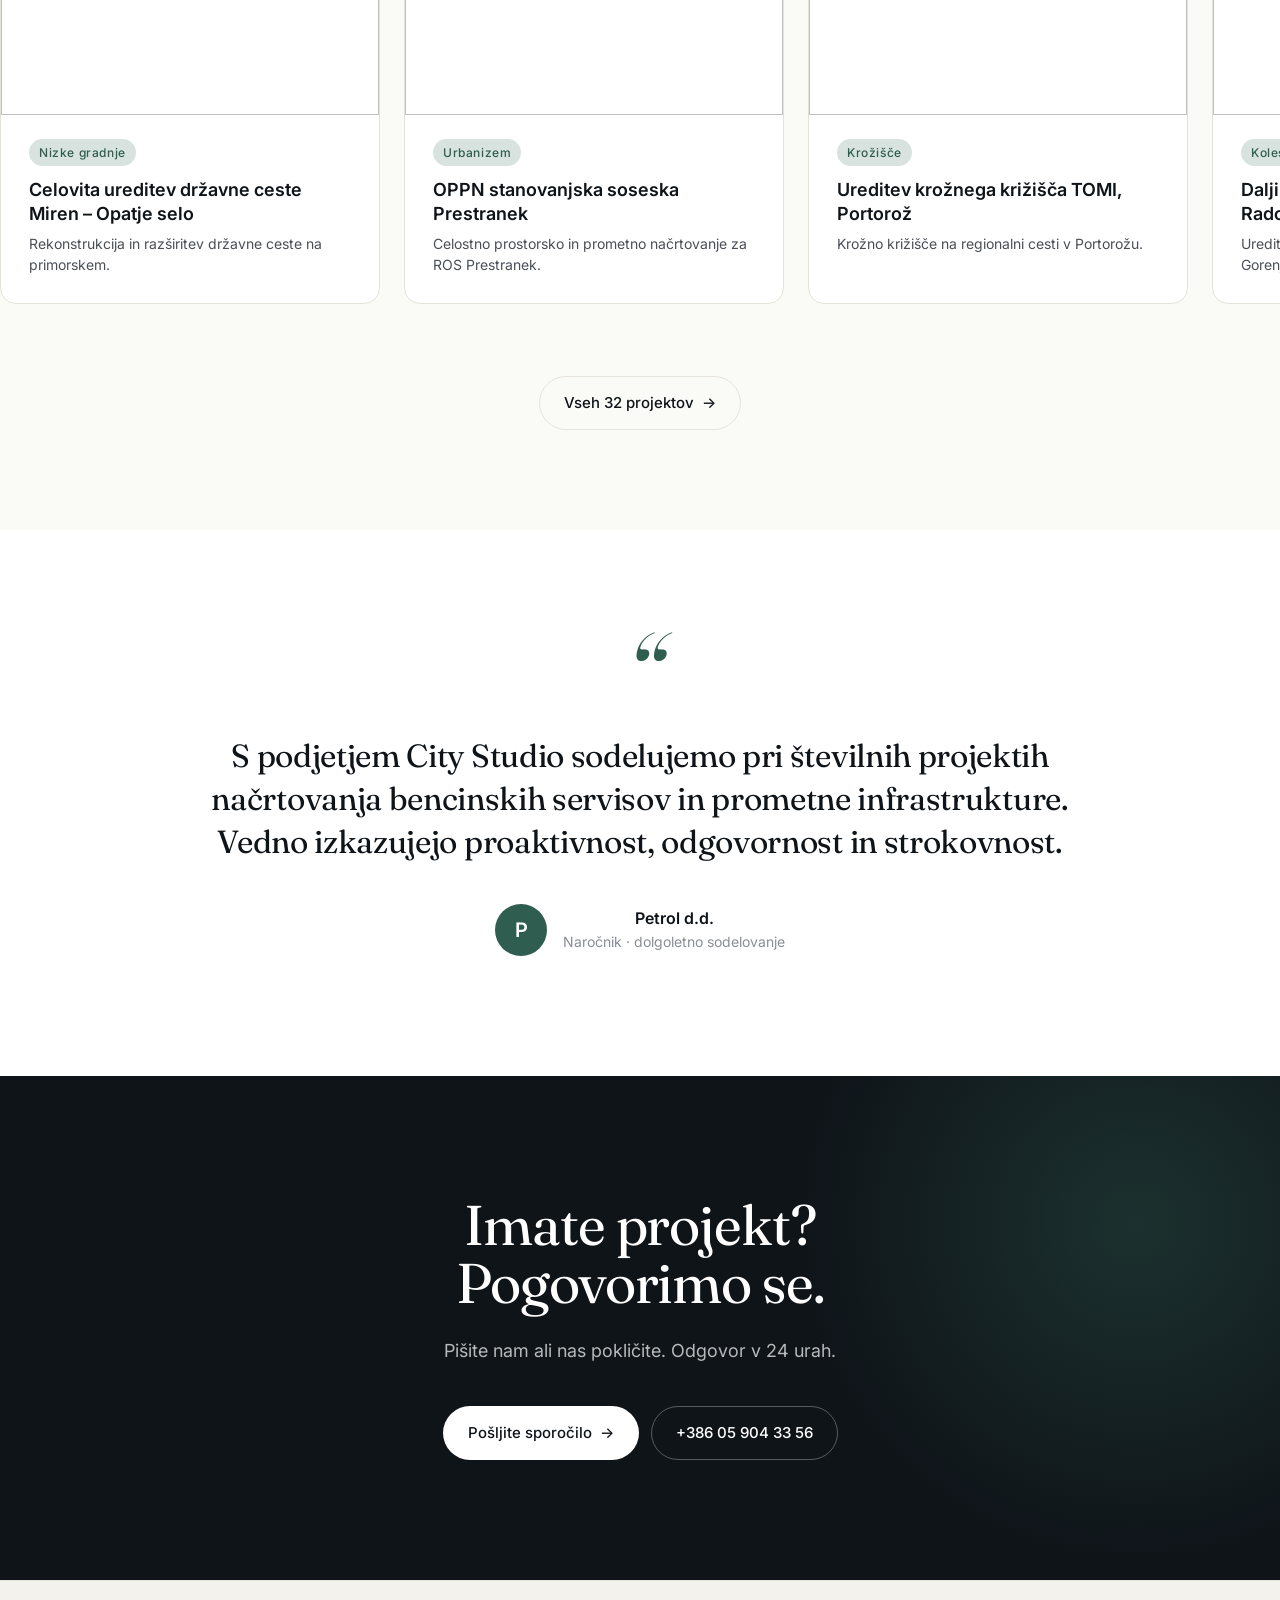
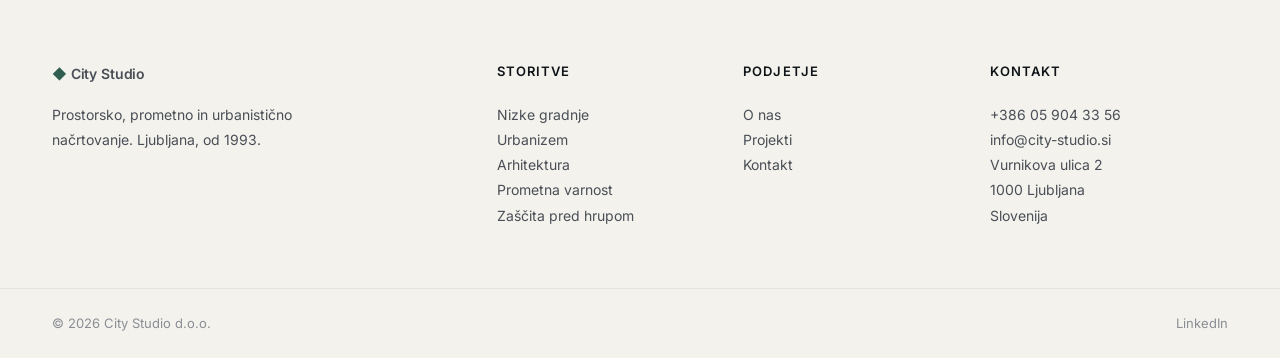
==== commit 3205d46d: "Replace image logo with CITY STUDIO bold text" ====
--- a/index.html
+++ b/index.html
@@ -16,7 +16,7 @@
 <header class="nav" id="nav">
   <div class="nav__inner">
     <a class="nav__logo" href="index.html">
-      <img src="https://static.wixstatic.com/media/77b742_710e0d0870e544c7b29e38cd14a472f0~mv2.png/v1/crop/x_0,y_0,w_499,h_249/fill/w_341,h_171,al_c,q_85,usm_0.66_1.00_0.01,enc_avif,quality_auto/77b742_710e0d0870e544c7b29e38cd14a472f0~mv2.png" alt="Studio Habitat Design" class="logo-img" />
+      <span class="logo-text">CITY STUDIO</span>
     </a>
     <nav class="nav__links" aria-label="Glavna navigacija">
       <a href="index.html" class="is-active">Domov</a>
--- a/styles.css
+++ b/styles.css
@@ -116,6 +116,7 @@
   letter-spacing: -0.01em;
 }
 .logo-mark { color: var(--accent); font-size: 14px; }
+.logo-text { font-size: 18px; font-weight: 800; letter-spacing: 0.04em; color: var(--ink); text-transform: uppercase; }
 .logo-img {
   height: 40px;
   width: auto;
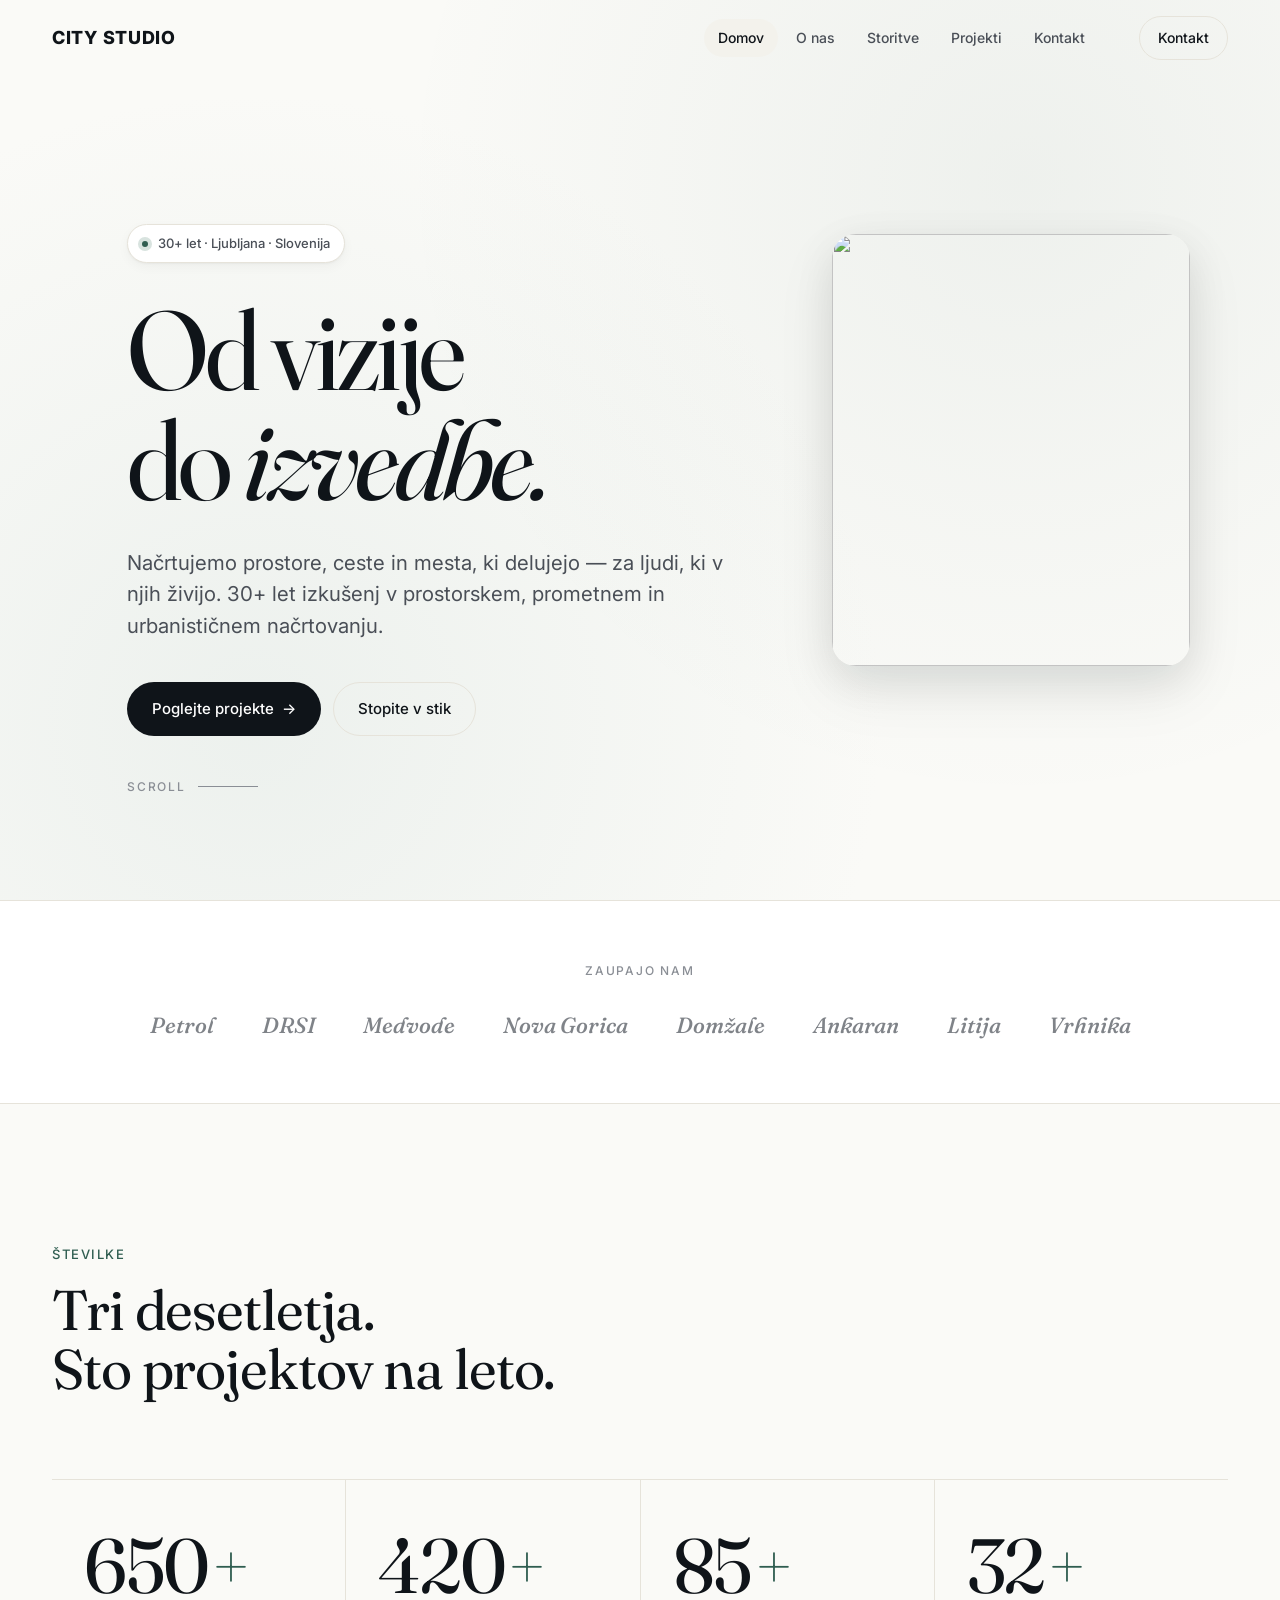
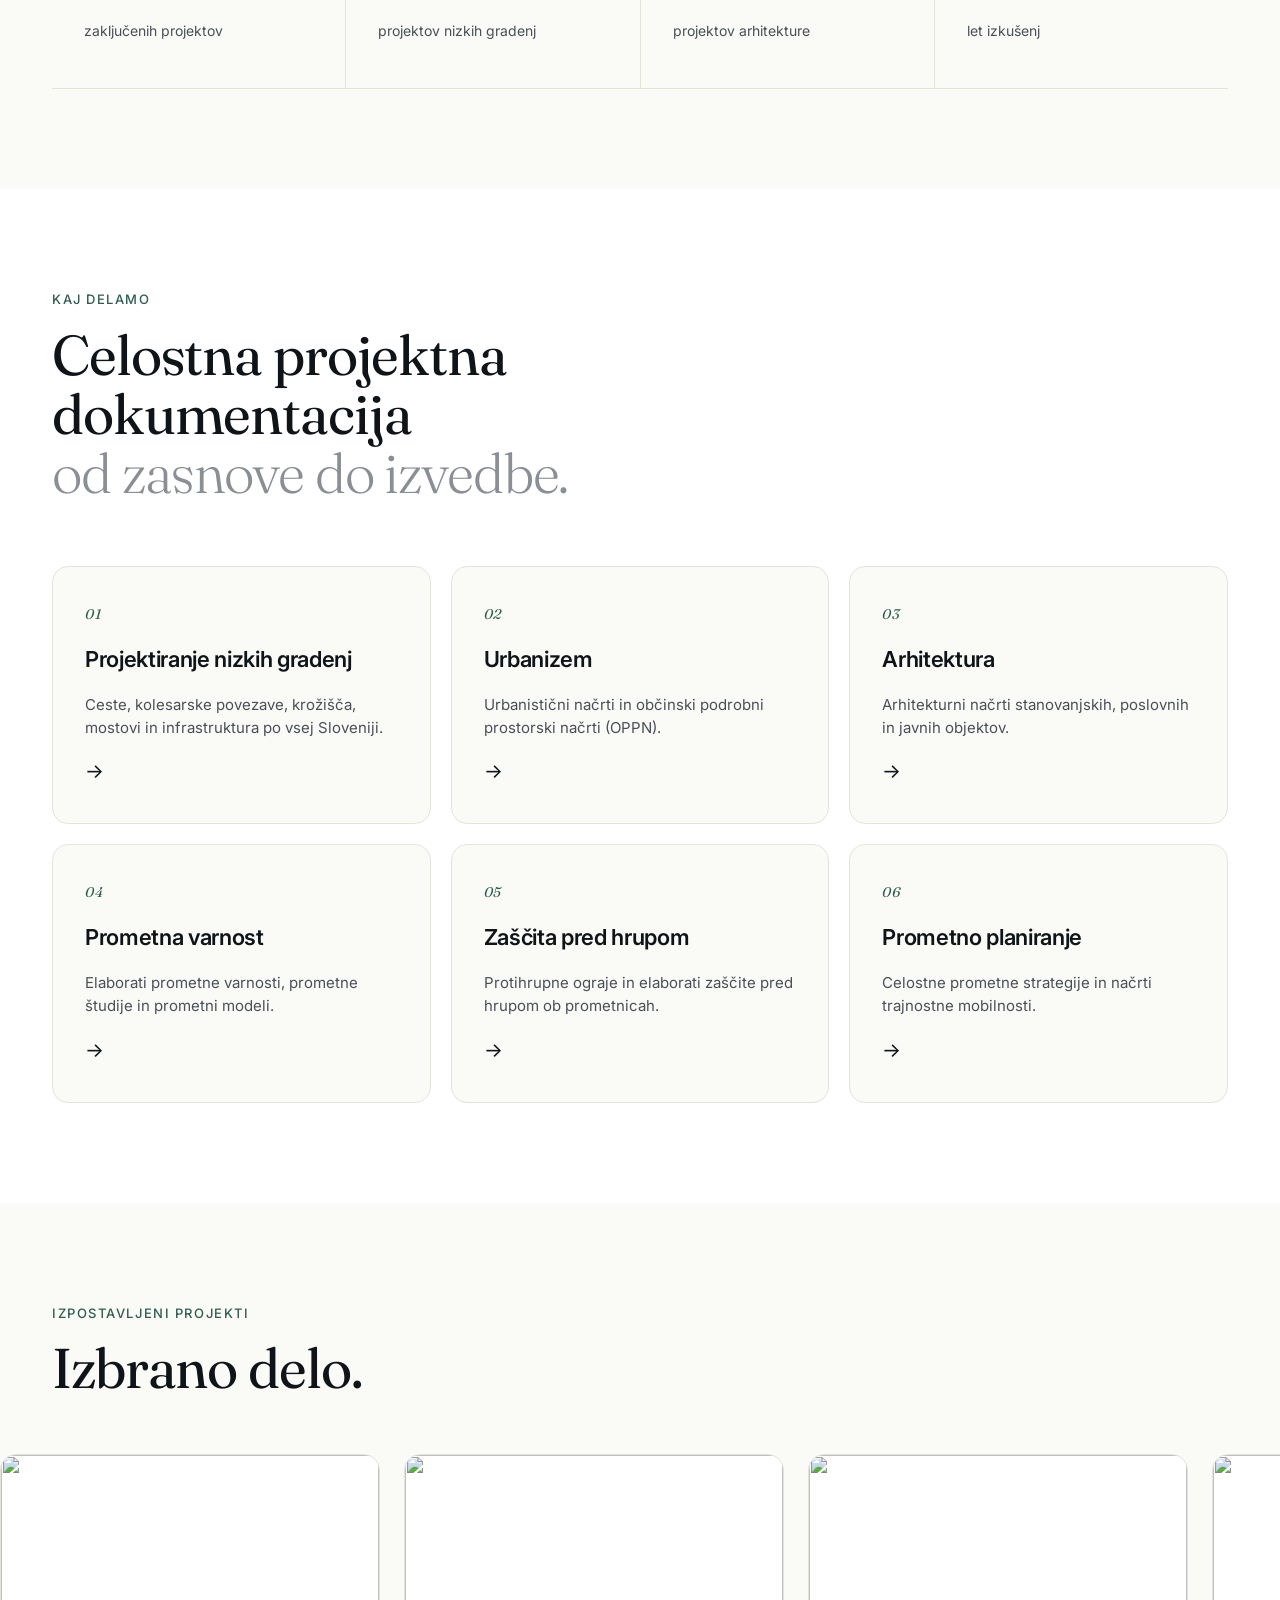
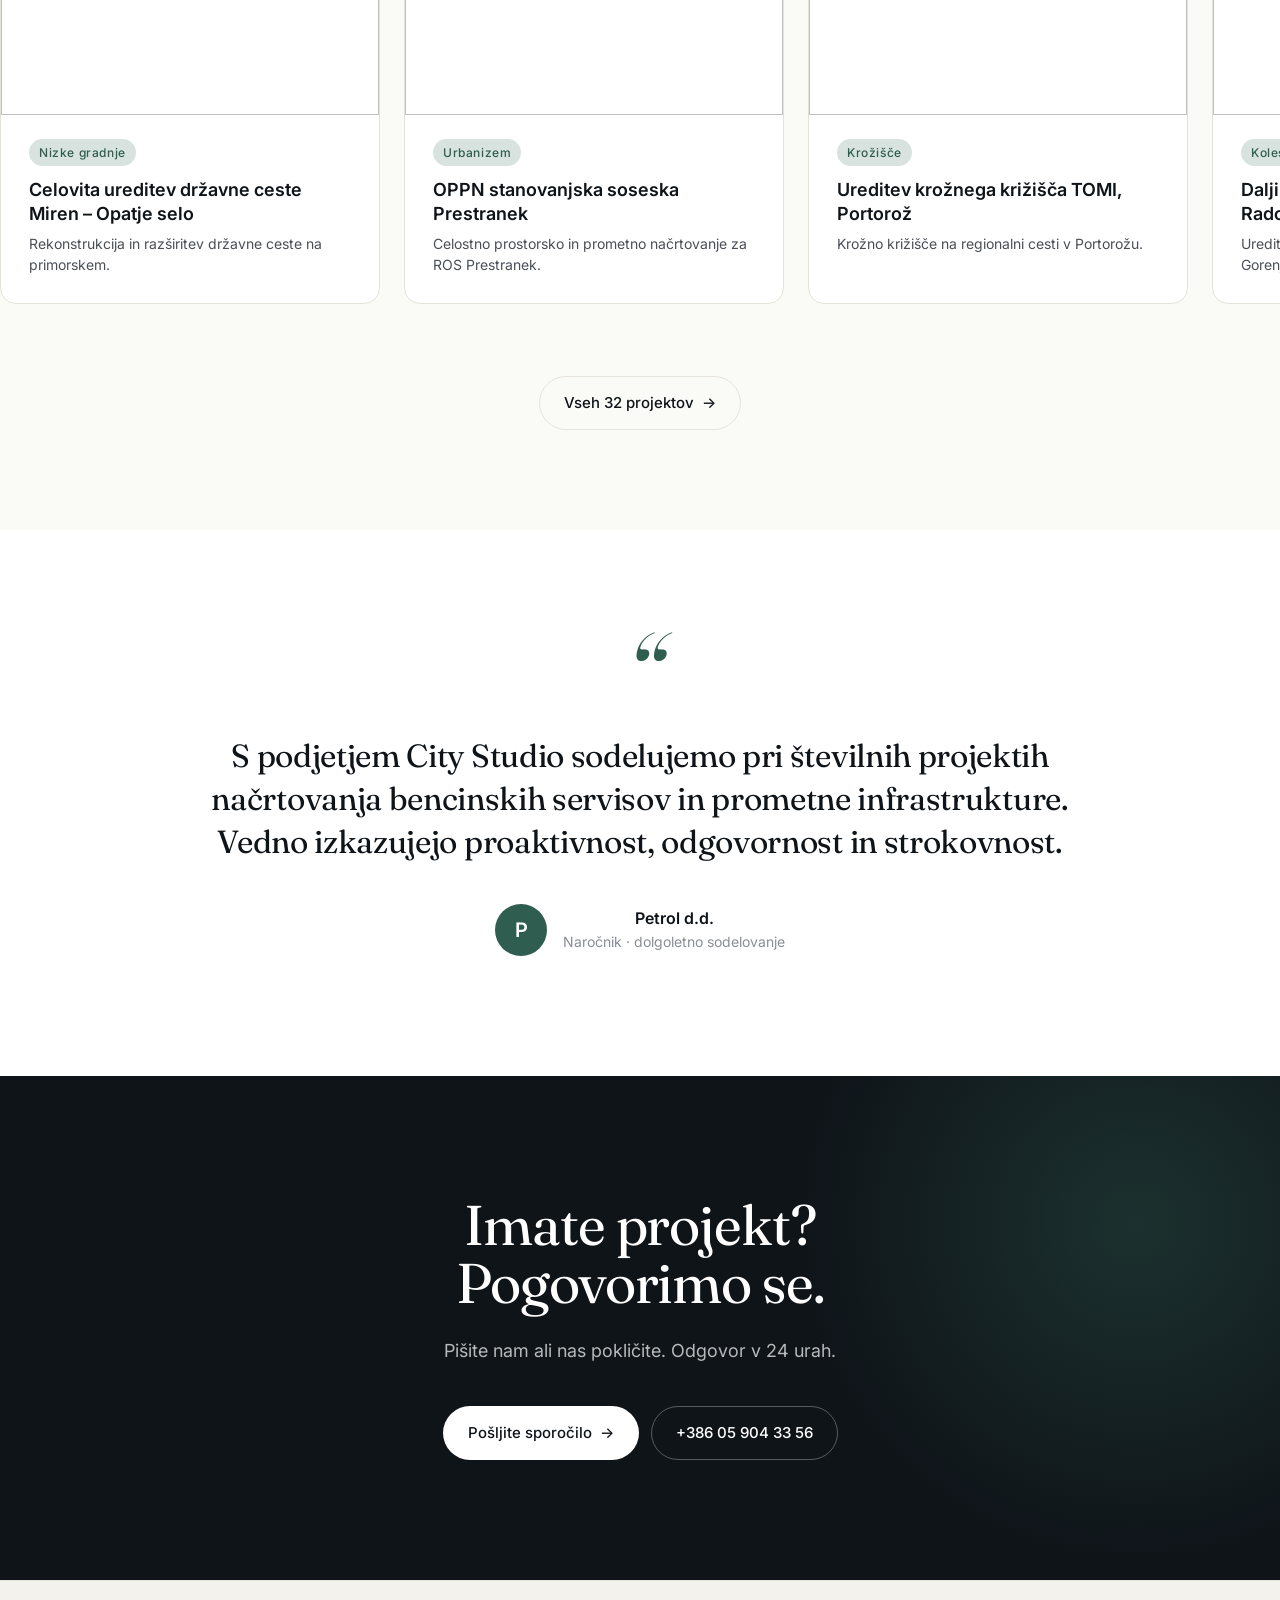
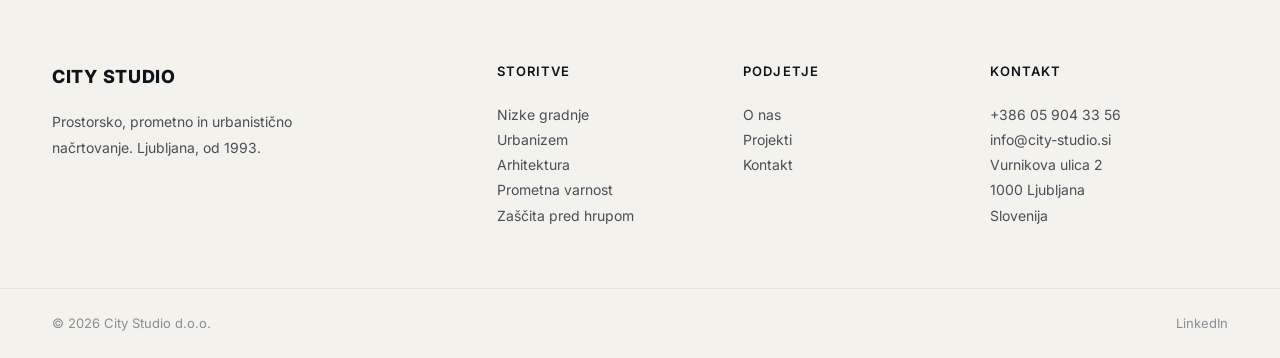
==== commit dc828ceb: "Replace habitat logo with CITY STUDIO text in footer and all pages" ====
--- a/index.html
+++ b/index.html
@@ -248,8 +248,7 @@
   <div class="container footer__inner">
     <div class="footer__col">
       <a class="nav__logo" href="index.html">
-        <span class="logo-mark">◆</span>
-        <span class="logo-word">City Studio</span>
+        <span class="logo-text">CITY STUDIO</span>
       </a>
       <p class="footer__tag">Prostorsko, prometno in urbanistično načrtovanje. Ljubljana, od 1993.</p>
     </div>
